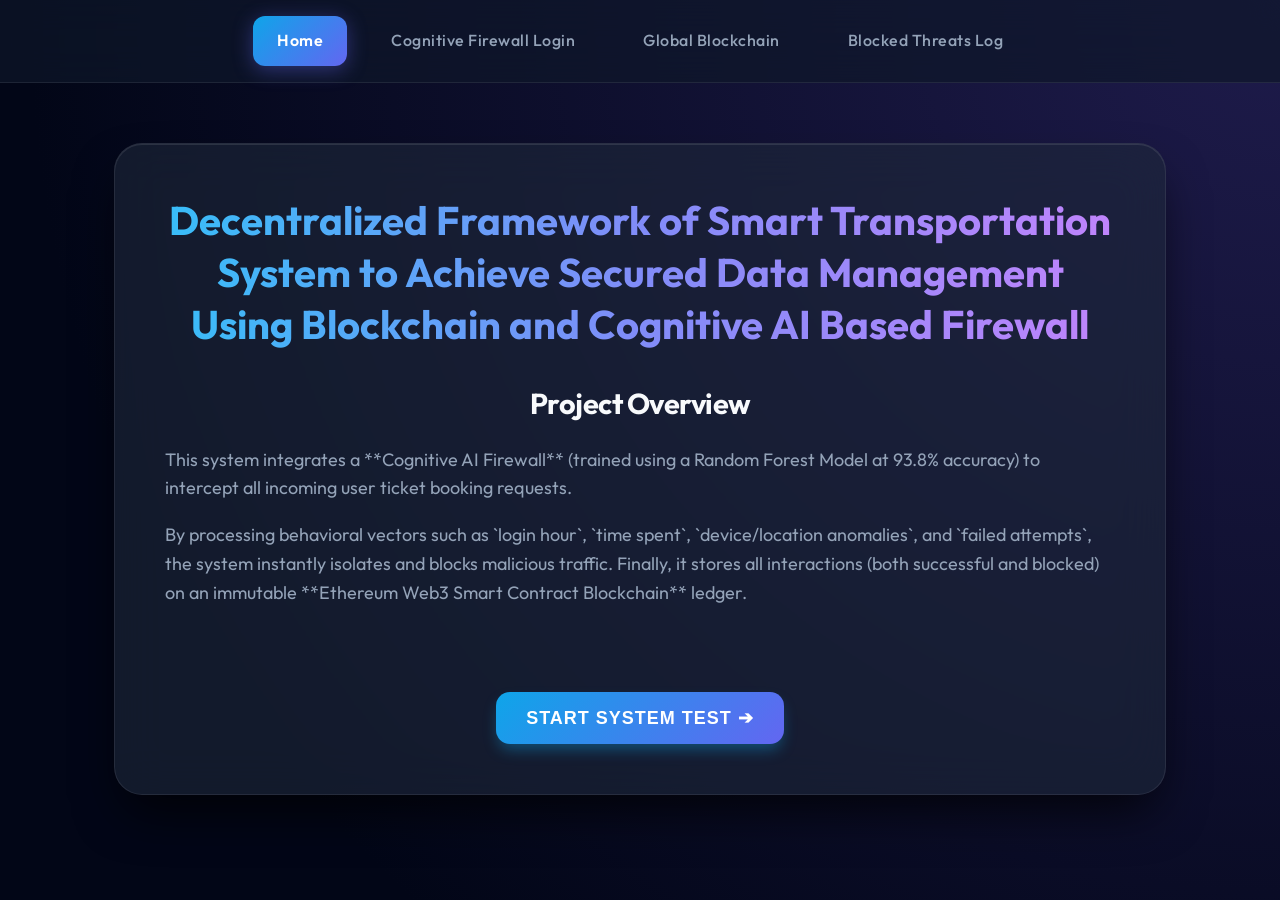
==== index.html @ 0c2c3ced "first commit" ====
<!DOCTYPE html>
<html>
<head>
    <title>Smart Transportation - Home</title>
    <link rel="stylesheet" href="style.css">
</head>
<body>

    <div class="navbar">
        <a class="active" href="index.html">Home</a>
        <a href="firewall_login.html">Cognitive Firewall Login</a>
        <a href="global_ledger.html">Global Blockchain</a>
        <a href="blocked_ledger.html">Blocked Threats Log</a>
    </div>

    <div class="container" style="text-align: center;">
        <h1 style="margin-bottom: 30px;">Decentralized Framework of Smart Transportation System to Achieve Secured Data Management Using Blockchain and Cognitive AI Based Firewall</h1>
        
        <h2>Project Overview</h2>
        <p style="font-size: 18px; line-height: 1.6; text-align: left;">
            This system integrates a **Cognitive AI Firewall** (trained using a Random Forest Model at 93.8% accuracy) to intercept all incoming user ticket booking requests. 
        </p>
        <p style="font-size: 18px; line-height: 1.6; text-align: left;">
            By processing behavioral vectors such as `login hour`, `time spent`, `device/location anomalies`, and `failed attempts`, the system instantly isolates and blocks malicious traffic. Finally, it stores all interactions (both successful and blocked) on an immutable **Ethereum Web3 Smart Contract Blockchain** ledger.
        </p>
        
        <br><br>
        <a href="firewall_login.html"><button style="width: auto; padding: 15px 30px; font-size: 18px; background-color: #28a745;">Start System Test ➔</button></a>
    </div>

</body>
</html>
---- style.css ----
@import url('https://fonts.googleapis.com/css2?family=Outfit:wght@300;400;500;600;700&display=swap');

:root {
    --primary-color: #0ea5e9; /* Cyber Cyan */
    --hover-color: #0284c7;
    --bg-dark: #020617; /* Very deep space */
    --surface-dark: rgba(30, 41, 59, 0.6); /* Glass surface */
    --text-main: #F8FAFC;
    --text-muted: #94A3B8;
    --danger: #ef4444;
    --success: #10b981;
    --accent-glow: 0 0 25px rgba(14, 165, 233, 0.5);
}

body {
    font-family: 'Outfit', sans-serif;
    margin: 0;
    padding: 0;
    background-color: var(--bg-dark);
    color: var(--text-main);
    line-height: 1.6;
    background: radial-gradient(circle at top right, #1e1b4b, #020617 80%);
    min-height: 100vh;
}

/* Cybernetic Glassmorphism Navbar */
.navbar {
    background: rgba(15, 23, 42, 0.7);
    backdrop-filter: blur(20px);
    -webkit-backdrop-filter: blur(20px);
    border-bottom: 1px solid rgba(255, 255, 255, 0.08);
    display: flex;
    justify-content: center;
    padding: 16px 0;
    position: sticky;
    top: 0;
    z-index: 100;
}

.navbar a {
    color: var(--text-muted);
    text-align: center;
    padding: 12px 24px;
    text-decoration: none;
    font-weight: 500;
    font-size: 16px;
    border-radius: 12px;
    margin: 0 10px;
    transition: all 0.4s cubic-bezier(0.4, 0, 0.2, 1);
    letter-spacing: 0.5px;
}

.navbar a:hover {
    color: #fff;
    background: rgba(255, 255, 255, 0.05);
}

.navbar a.active {
    background: linear-gradient(135deg, #0ea5e9, #6366f1);
    color: white;
    box-shadow: 0 4px 20px rgba(99, 102, 241, 0.4);
    font-weight: 600;
}

.navbar a.active[href="blocked_ledger.html"] {
    background: linear-gradient(135deg, #ef4444, #b91c1c);
    box-shadow: 0 4px 20px rgba(239, 68, 68, 0.5);
}

/* Floating Container Panels */
.container {
    max-width: 950px;
    margin: 60px auto;
    background: var(--surface-dark);
    backdrop-filter: blur(24px);
    -webkit-backdrop-filter: blur(24px);
    padding: 50px;
    border-radius: 28px;
    box-shadow: 0 25px 50px -12px rgba(0, 0, 0, 0.8), inset 0 1px 0 rgba(255,255,255,0.1);
    border: 1px solid rgba(255, 255, 255, 0.08);
    animation: slideUp 0.6s cubic-bezier(0.16, 1, 0.3, 1);
    transition: transform 0.4s ease, border-color 0.4s ease, box-shadow 0.4s ease;
}

.container:hover {
    border-color: rgba(14, 165, 233, 0.4);
    box-shadow: 0 25px 50px -12px rgba(0, 0, 0, 0.8), var(--accent-glow);
}

@keyframes slideUp {
    from { opacity: 0; transform: translateY(40px); }
    to { opacity: 1; transform: translateY(0); }
}

h1, h2, h3 {
    font-weight: 700;
    margin-top: 0;
}

h1 {
    font-size: 2.5rem;
    background: linear-gradient(to right, #38bdf8, #818cf8, #c084fc);
    -webkit-background-clip: text;
    -webkit-text-fill-color: transparent;
    line-height: 1.3;
    margin-bottom: 25px;
}

h2 {
    font-size: 1.8rem;
    color: #f8fafc;
    margin-bottom: 20px;
    letter-spacing: -0.5px;
}

p {
    color: var(--text-muted);
}

/* Forms & Data Inputs */
.form-group {
    margin-bottom: 24px;
}

label {
    display: block;
    margin-bottom: 10px;
    font-weight: 500;
    font-size: 13px;
    color: #cbd5e1;
    text-transform: uppercase;
    letter-spacing: 1.5px;
}

input {
    width: 100%;
    padding: 16px 20px;
    border: 1px solid rgba(255, 255, 255, 0.1);
    border-radius: 14px;
    box-sizing: border-box;
    font-size: 16px;
    background: rgba(2, 6, 23, 0.7);
    color: #f8fafc;
    transition: all 0.3s cubic-bezier(0.4, 0, 0.2, 1);
    font-family: 'Outfit', sans-serif;
    letter-spacing: 0.5px;
}

input:focus {
    outline: none;
    border-color: #38bdf8;
    background: rgba(2, 6, 23, 0.95);
    box-shadow: 0 0 20px rgba(56, 189, 248, 0.25);
}

/* Cybernetic Buttons */
button {
    padding: 18px 30px;
    background: linear-gradient(135deg, #0ea5e9, #6366f1);
    color: white;
    border: none;
    border-radius: 14px;
    cursor: pointer;
    font-size: 17px;
    width: 100%;
    font-weight: 600;
    transition: all 0.3s cubic-bezier(0.4, 0, 0.2, 1);
    box-shadow: 0 8px 15px -3px rgba(14, 165, 233, 0.4);
    letter-spacing: 1px;
    text-transform: uppercase;
    margin-top: 15px;
}

button:hover {
    transform: translateY(-4px);
    box-shadow: 0 15px 25px -3px rgba(14, 165, 233, 0.5), var(--accent-glow);
}

button:active {
    transform: translateY(1px);
}

/* Data Tables */
table {
    width: 100%;
    border-collapse: separate;
    border-spacing: 0;
    margin-top: 35px;
    border-radius: 16px;
    overflow: hidden;
    background: rgba(15, 23, 42, 0.4);
    border: 1px solid rgba(255, 255, 255, 0.05);
}

th, td {
    padding: 22px;
    text-align: left;
    border-bottom: 1px solid rgba(255, 255, 255, 0.05);
}

th {
    background-color: rgba(255, 255, 255, 0.03);
    font-weight: 500;
    font-size: 14px;
    color: #94A3B8;
    text-transform: uppercase;
    letter-spacing: 1.5px;
}

tbody tr {
    transition: all 0.3s ease;
}

tbody tr:hover {
    background-color: rgba(255, 255, 255, 0.05);
    transform: scale(1.01);
}

tbody tr:last-child td {
    border-bottom: none;
}

/* Terminal System Log Box */
#resultBox {
    margin-top: 40px;
    padding: 30px;
    border-radius: 16px;
    background: #020617;
    min-height: 100px;
    font-size: 16px;
    border: 1px solid rgba(255,255,255,0.05);
    border-left: 4px solid #38bdf8;
    font-family: 'Courier New', Courier, monospace;
    color: #38bdf8;
    box-shadow: inset 0 2px 20px rgba(0,0,0,0.5);
    letter-spacing: 0.5px;
}

.success { color: var(--success); font-family: 'Outfit', sans-serif; font-size: 1.1em; font-weight: 600;}
.error { color: var(--danger); font-family: 'Outfit', sans-serif; font-size: 1.1em; font-weight: 600;}
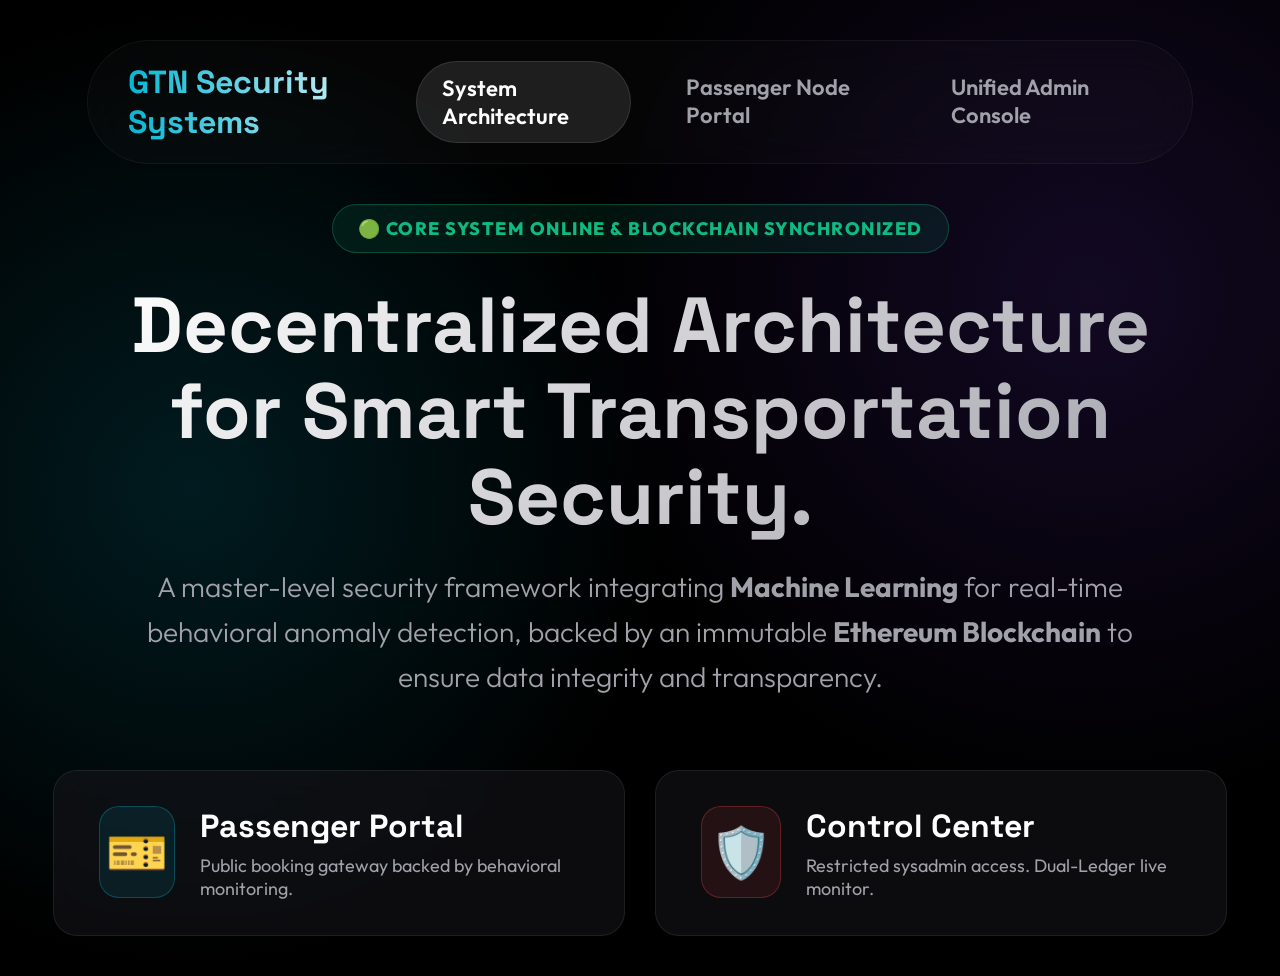
==== commit b3e8ae2e: "ai" ====
--- a/index.html
+++ b/index.html
@@ -1,32 +1,261 @@
 <!DOCTYPE html>
-<html>
+<html lang="en">
+
 <head>
-    <title>Smart Transportation - Home</title>
-    <link rel="stylesheet" href="style.css">
+    <meta charset="UTF-8">
+    <meta name="viewport" content="width=device-width, initial-scale=1.0">
+    <title>Global Transit Security architecture</title>
+    <link
+        href="https://fonts.googleapis.com/css2?family=Outfit:wght@300;400;600;800&family=Space+Grotesk:wght@500;700;800&display=swap"
+        rel="stylesheet">
+    <style>
+        body {
+            font-family: 'Outfit', sans-serif;
+            background: #000;
+            color: white;
+            margin: 0;
+            min-height: 100vh;
+            display: flex;
+            flex-direction: column;
+            background-image:
+                radial-gradient(circle at 15% 50%, rgba(6, 182, 212, 0.15) 0%, transparent 40%),
+                radial-gradient(circle at 85% 30%, rgba(124, 58, 237, 0.15) 0%, transparent 40%);
+            background-blend-mode: screen;
+        }
+
+        /* Top Navigation - Glassmorphism */
+        .top-nav {
+            display: flex;
+            justify-content: space-between;
+            align-items: center;
+            padding: 20px 40px;
+            background: rgba(255, 255, 255, 0.02);
+            border: 1px solid rgba(255, 255, 255, 0.05);
+            backdrop-filter: blur(20px);
+            border-radius: 100px;
+            width: 80%;
+            max-width: 1400px;
+            margin: 40px auto 0 auto;
+            z-index: 10;
+        }
+
+        .nav-logo {
+            font-family: 'Space Grotesk', sans-serif;
+            font-size: 32px;
+            font-weight: 800;
+            background: linear-gradient(90deg, #06B6D4, #FFF);
+            -webkit-background-clip: text;
+            -webkit-text-fill-color: transparent;
+        }
+
+        .nav-links {
+            display: flex;
+            gap: 30px;
+        }
+
+        .nav-links a {
+            color: #A1A1AA;
+            text-decoration: none;
+            font-weight: 600;
+            font-size: 22px;
+            transition: 0.3s;
+            padding: 12px 25px;
+            border-radius: 100px;
+        }
+
+        .nav-links a:hover {
+            color: #FFF;
+            background: rgba(255, 255, 255, 0.05);
+        }
+
+        .nav-links a.active {
+            color: #FFF;
+            background: rgba(255, 255, 255, 0.1);
+            border: 1px solid rgba(255, 255, 255, 0.1);
+        }
+
+        /* Hero Section */
+        .hero {
+            flex: 1;
+            display: flex;
+            flex-direction: column;
+            justify-content: center;
+            align-items: center;
+            text-align: center;
+            padding: 40px 20px;
+        }
+
+        .badge {
+            background: rgba(16, 185, 129, 0.1);
+            border: 1px solid rgba(16, 185, 129, 0.3);
+            color: #10b981;
+            padding: 12px 25px;
+            border-radius: 100px;
+            font-size: 18px;
+            font-weight: 800;
+            letter-spacing: 1.5px;
+            margin-bottom: 30px;
+            animation: pulse 2s infinite;
+        }
+
+        @keyframes pulse {
+            0% {
+                box-shadow: 0 0 0 0 rgba(16, 185, 129, 0.4);
+            }
+
+            70% {
+                box-shadow: 0 0 0 15px rgba(16, 185, 129, 0);
+            }
+
+            100% {
+                box-shadow: 0 0 0 0 rgba(16, 185, 129, 0);
+            }
+        }
+
+        h1 {
+            font-family: 'Space Grotesk', sans-serif;
+            font-size: 78px;
+            font-weight: 800;
+            line-height: 1.1;
+            max-width: 1100px;
+            margin: 0 0 25px 0;
+            background: linear-gradient(135deg, #FFFFFF, #A1A1AA);
+            -webkit-background-clip: text;
+            -webkit-text-fill-color: transparent;
+        }
+
+        p.subtitle {
+            font-size: 28px;
+            color: #A1A1AA;
+            max-width: 1000px;
+            line-height: 1.6;
+            margin: 0 0 70px 0;
+            font-weight: 300;
+        }
+
+        /* Action Buttons Grid */
+        .action-grid {
+            display: flex;
+            gap: 30px;
+        }
+
+        .btn-card {
+            background: rgba(20, 20, 25, 0.6);
+            backdrop-filter: blur(20px);
+            border: 1px solid rgba(255, 255, 255, 0.08);
+            border-radius: 24px;
+            padding: 35px 45px;
+            text-decoration: none;
+            display: flex;
+            align-i+tems: center;
+            gap: 25px;
+            transition: 0.3s cubic-bezier(0.4, 0, 0.2, 1);
+            width: 480px;
+            text-align: left;
+        }
+
+        .btn-card:hover {
+            transform: translateY(-8px);
+            background: rgba(30, 30, 35, 0.8);
+            border-color: rgba(255, 255, 255, 0.2);
+            box-shadow: 0 20px 40px rgba(0, 0, 0, 0.5);
+        }
+
+        .btn-icon {
+            font-size: 50px;
+            background: rgba(255, 255, 255, 0.05);
+            width: 90px;
+            height: 90px;
+            display: flex;
+            justify-content: center;
+            align-items: center;
+            border-radius: 20px;
+        }
+
+        .btn-pass .btn-icon {
+            color: #06B6D4;
+            background: rgba(6, 182, 212, 0.1);
+            border: 1px solid rgba(6, 182, 212, 0.3);
+        }
+
+        .btn-pass:hover {
+            box-shadow: 0 20px 40px rgba(6, 182, 212, 0.2);
+            border-color: #06B6D4;
+        }
+
+        .btn-admin .btn-icon {
+            color: #ef4444;
+            background: rgba(239, 68, 68, 0.1);
+            border: 1px solid rgba(239, 68, 68, 0.3);
+        }
+
+        .btn-admin:hover {
+            box-shadow: 0 20px 40px rgba(239, 68, 68, 0.2);
+            border-color: #ef4444;
+        }
+
+        .btn-title {
+            font-family: 'Space Grotesk', sans-serif;
+            font-size: 32px;
+            font-weight: 700;
+            color: white;
+            display: block;
+            margin-bottom: 8px;
+        }
+
+        .btn-desc {
+            font-size: 18px;
+            color: #A1A1AA;
+            display: block;
+        }
+    </style>
 </head>
+
 <body>
 
-    <div class="navbar">
-        <a class="active" href="index.html">Home</a>
-        <a href="firewall_login.html">Cognitive Firewall Login</a>
-        <a href="global_ledger.html">Global Blockchain</a>
-        <a href="blocked_ledger.html">Blocked Threats Log</a>
+    <!-- Professional Glass Navbar -->
+    <div class="top-nav">
+        <div class="nav-logo">GTN Security Systems</div>
+        <div class="nav-links">
+            <a href="index.html" class="active">System Architecture</a>
+            <a href="user_login.html">Passenger Node Portal</a>
+            <a href="admin_login.html">Unified Admin Console</a>
+        </div>
     </div>
 
-    <div class="container" style="text-align: center;">
-        <h1 style="margin-bottom: 30px;">Decentralized Framework of Smart Transportation System to Achieve Secured Data Management Using Blockchain and Cognitive AI Based Firewall</h1>
-        
-        <h2>Project Overview</h2>
-        <p style="font-size: 18px; line-height: 1.6; text-align: left;">
-            This system integrates a **Cognitive AI Firewall** (trained using a Random Forest Model at 93.8% accuracy) to intercept all incoming user ticket booking requests. 
+    <!-- Hero Section -->
+    <div class="hero">
+        <div class="badge">🟢 CORE SYSTEM ONLINE & BLOCKCHAIN SYNCHRONIZED</div>
+
+        <h1>Decentralized Architecture for Smart Transportation Security.</h1>
+
+        <p class="subtitle">
+            A master-level security framework integrating <strong>Machine Learning</strong> for real-time behavioral
+            anomaly detection, backed by an immutable <strong>Ethereum Blockchain</strong> to ensure data integrity and
+            transparency.
         </p>
-        <p style="font-size: 18px; line-height: 1.6; text-align: left;">
-            By processing behavioral vectors such as `login hour`, `time spent`, `device/location anomalies`, and `failed attempts`, the system instantly isolates and blocks malicious traffic. Finally, it stores all interactions (both successful and blocked) on an immutable **Ethereum Web3 Smart Contract Blockchain** ledger.
-        </p>
-        
-        <br><br>
-        <a href="firewall_login.html"><button style="width: auto; padding: 15px 30px; font-size: 18px; background-color: #28a745;">Start System Test ➔</button></a>
+
+        <div class="action-grid">
+            <!-- Passenger Button -->
+            <a href="user_login.html" class="btn-card btn-pass">
+                <div class="btn-icon">🎫</div>
+                <div>
+                    <span class="btn-title">Passenger Portal</span>
+                    <span class="btn-desc">Public booking gateway backed by behavioral monitoring.</span>
+                </div>
+            </a>
+
+            <!-- Admin Button -->
+            <a href="admin_login.html" class="btn-card btn-admin">
+                <div class="btn-icon">🛡️</div>
+                <div>
+                    <span class="btn-title">Control Center</span>
+                    <span class="btn-desc">Restricted sysadmin access. Dual-Ledger live monitor.</span>
+                </div>
+            </a>
+        </div>
     </div>
 
 </body>
+
 </html>
